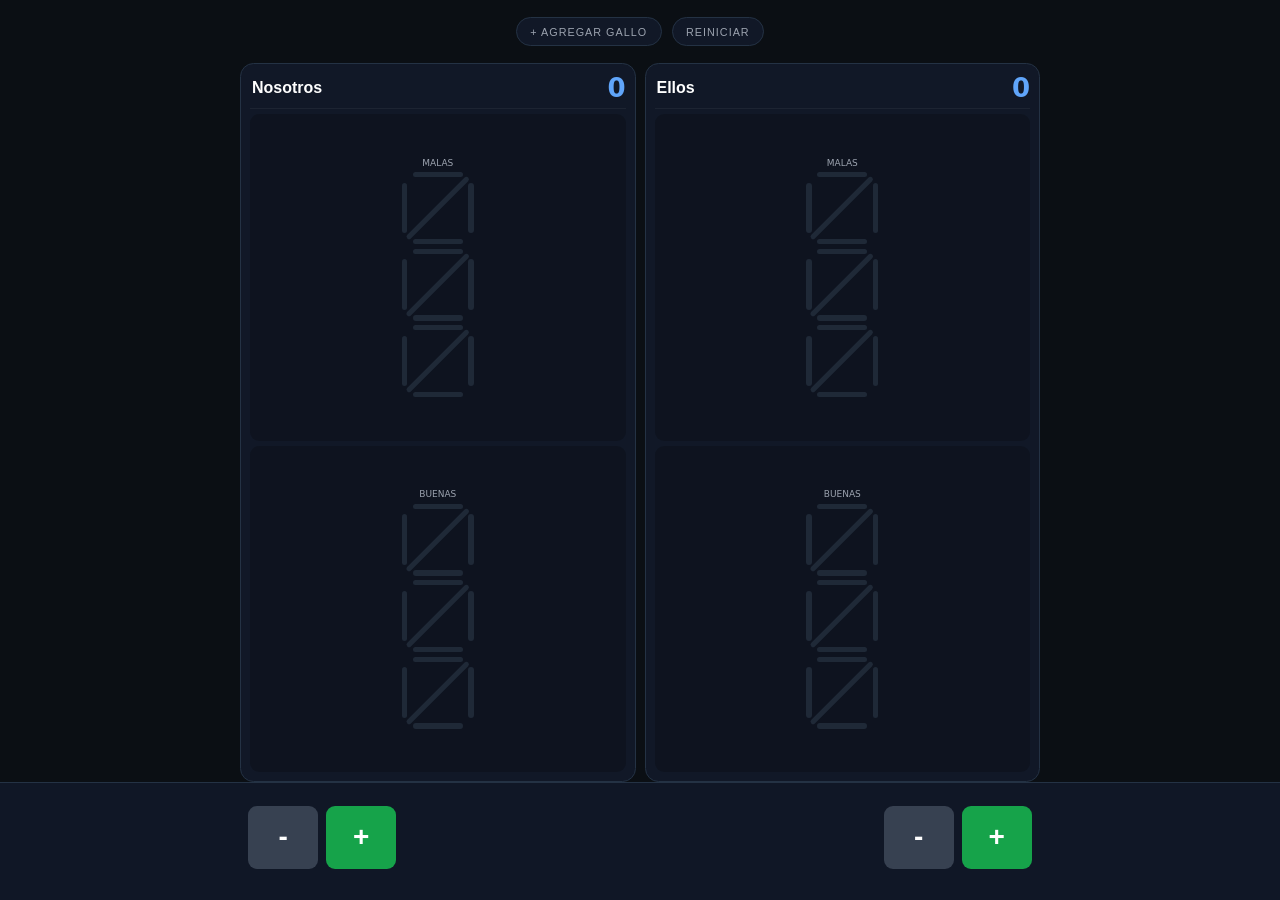
==== truquero.html @ 5b9d3467 "Initial commit: Anotador de Truco con diseño glassmorphism UI diseñada con estilo glassmorphism y JS" ====
<!doctype html>
<html lang="es">
<head>
  <meta charset="utf-8" />
  <meta name="viewport" content="width=device-width, initial-scale=1, maximum-scale=1, user-scalable=0, viewport-fit=cover"/>
  <title>Anotador Truco Pro</title>
  <style>
    :root{
      --bg:#0b0f14;
      --card:#111827;
      --border:#243244;
      --muted:#9ca3af;
      --active-color:#60a5fa; /* Color único para todos los segmentos */
      --off:#1f2937;
      --cell: 9.5vh; 
      --seg-w: 0.7vh;
      --font: ui-sans-serif, system-ui, -apple-system, sans-serif;
    }

    html, body {
      height: 100dvh;
      overflow: hidden;
      position: fixed;
      width: 100%;
      margin: 0;
      background: var(--bg);
    }

    body {
      font-family: var(--font);
      color: #e5e7eb;
      display: flex;
      flex-direction: column;
    }

    .top-actions {
      height: 7vh;
      display: flex;
      justify-content: center;
      align-items: center;
      gap: 10px;
      flex-shrink: 0;
    }
    .btn-top {
      background: var(--card);
      border: 1px solid var(--border);
      color: var(--muted);
      font-size: clamp(9px, 1.2vh, 11px);
      padding: 0.8vh 1.5vh;
      border-radius: 20px;
      cursor: pointer;
      text-transform: uppercase;
      letter-spacing: 1px;
    }

    .board {
      flex: 1;
      display: grid;
      grid-template-columns: repeat(2, 1fr);
      gap: 1vh;
      padding: 0 1vh;
      max-width: 1200px;
      margin: 0 auto;
      width: 100%;
      min-height: 0; 
    }
    .board.gallo { grid-template-columns: repeat(3, 1fr); gap: 0.5vh; }

    .team {
      background: var(--card);
      border: 1px solid var(--border);
      border-radius: 1.5vh;
      padding: 1vh;
      display: flex;
      flex-direction: column;
      justify-content: space-between;
      min-height: 0;
    }

    .header-row {
      display: flex;
      align-items: center;
      justify-content: space-between;
      gap: 5px;
      padding-bottom: 5px;
      border-bottom: 1px solid rgba(255,255,255,0.05);
      flex-shrink: 0;
    }

    .name {
      font-size: clamp(12px, 2vh, 16px);
      font-weight: 700;
      background: transparent;
      border: none;
      color: #fff;
      text-align: left;
      width: 65%;
    }

    .total-display {
      font-size: clamp(16px, 3vh, 26px);
      font-weight: 900;
      color: var(--active-color);
      text-align: right;
    }

    .section {
      background: rgba(0,0,0,0.2);
      border-radius: 1vh;
      padding: 0.5vh;
      flex: 1;
      display: flex;
      flex-direction: column;
      justify-content: center;
      min-height: 0;
      margin-top: 5px;
    }
    .section-label {
      font-size: clamp(7px, 1vh, 9px);
      text-transform: uppercase;
      color: var(--muted);
      margin-bottom: 0.5vh;
      text-align: center;
    }

    .row {
      display: flex;
      flex-direction: column;
      align-items: center;
      gap: 0.5vh; 
    }

    .cell {
      width: var(--cell);
      height: var(--cell);
      position: relative;
      flex-shrink: 1;
    }
    .seg {
      position: absolute;
      background: var(--off);
      border-radius: 1vh;
      transition: background 0.1s, box-shadow 0.1s;
    }
    .p1 { top: 0; left: 15%; right: 15%; height: var(--seg-w); }
    .p2 { top: 15%; right: 0; bottom: 15%; width: var(--seg-w); }
    .p3 { bottom: 0; left: 15%; right: 15%; height: var(--seg-w); }
    .p4 { top: 15%; left: 0; bottom: 15%; width: var(--seg-w); }
    .p5 { 
      top: 50%; left: 50%; width: 120%; height: var(--seg-w); 
      transform: translate(-50%, -50%) rotate(-45deg); 
      z-index: 2;
    }

    .seg.on {
      background: var(--active-color);
      box-shadow: 0 0 10px var(--active-color);
    }

    .controls-bar {
      height: 12vh;
      background: rgba(17, 24, 39, 0.98);
      border-top: 1px solid var(--border);
      padding: 0 1vh;
      display: grid;
      grid-template-columns: repeat(2, 1fr);
      gap: 1vh;
      align-items: center;
      padding-bottom: max(1vh, env(safe-area-inset-bottom));
    }
    .controls-bar.gallo { grid-template-columns: repeat(3, 1fr); gap: 0.5vh; }

    .btn-group {
      display: flex;
      gap: 8px;
      justify-content: center;
      width: 100%;
    }

    .btn-action {
      flex: 1;
      height: 7vh;
      max-width: 70px;
      border: none;
      border-radius: 1vh;
      font-size: clamp(18px, 3.5vh, 28px);
      font-weight: bold;
      color: white;
      cursor: pointer;
      transition: opacity 0.1s;
    }
    .btn-action:active { opacity: 0.7; }
    .btn-plus { background: #16a34a; }
    .btn-minus { background: #374151; }

    @media (orientation: landscape) and (min-width: 1024px) {
      :root { --cell: 8vh; --seg-w: 0.6vh; }
      .board { max-width: 800px; }
    }
  </style>
</head>
<body>

  <div class="top-actions">
    <button class="btn-top" id="toggleGallo">+ Gallo</button>
    <button class="btn-top" onclick="resetAll()">Reiniciar</button>
  </div>

  <div id="board"></div>
  <div id="controls"></div>

  <script>
    const TARGET = 30;
    let teams = [{ name: 'Nosotros', score: 0 }, { name: 'Ellos', score: 0 }];

    const board = document.getElementById('board');
    const controls = document.getElementById('controls');
    const toggleGalloBtn = document.getElementById('toggleGallo');

    function render() {
      board.innerHTML = '';
      controls.innerHTML = '';
      const isGallo = teams.length === 3;
      
      board.className = isGallo ? 'board gallo' : 'board';
      controls.className = isGallo ? 'controls-bar gallo' : 'controls-bar';
      toggleGalloBtn.textContent = isGallo ? '- Quitar Gallo' : '+ Agregar Gallo';

      teams.forEach((team, index) => {
        const teamEl = document.createElement('div');
        teamEl.className = 'team';
        teamEl.innerHTML = `
          <div class="header-row">
            <input class="name" value="${team.name}" onchange="teams[${index}].name = this.value">
            <div class="total-display">${team.score}</div>
          </div>
          <div class="section">
            <div class="section-label">Malas</div>
            <div class="row">${renderPoints(team.score, 0)}</div>
          </div>
          <div class="section">
            <div class="section-label">Buenas</div>
            <div class="row">${renderPoints(team.score, 15)}</div>
          </div>
        `;
        board.appendChild(teamEl);

        const group = document.createElement('div');
        group.className = 'btn-group';
        group.innerHTML = `
          <button class="btn-action btn-minus" onclick="addPoints(${index}, -1)">-</button>
          <button class="btn-action btn-plus" onclick="addPoints(${index}, 1)">+</button>
        `;
        controls.appendChild(group);
      });
    }

    function renderPoints(totalScore, offset) {
      let pointsInSection = Math.max(0, Math.min(15, totalScore - offset));
      let html = '';
      for(let i=0; i<3; i++) {
        let cellPoints = Math.max(0, Math.min(5, pointsInSection - (i * 5)));
        html += `<div class="cell">
          ${[1,2,3,4,5].map(p => `<div class="seg p${p} ${p <= cellPoints ? 'on' : ''}"></div>`).join('')}
        </div>`;
      }
      return html;
    }

    function addPoints(index, val) {
      teams[index].score = Math.max(0, Math.min(TARGET, teams[index].score + val));
      render();
    }

    function resetAll() {
      if(confirm('¿Reiniciar puntos?')) {
        teams.forEach(t => t.score = 0);
        render();
      }
    }

    toggleGalloBtn.onclick = () => {
      if(teams.length === 2) teams.push({ name: 'Gallo', score: 0 });
      else teams.pop();
      render();
    };

    render();
  </script>
</body>
</html>
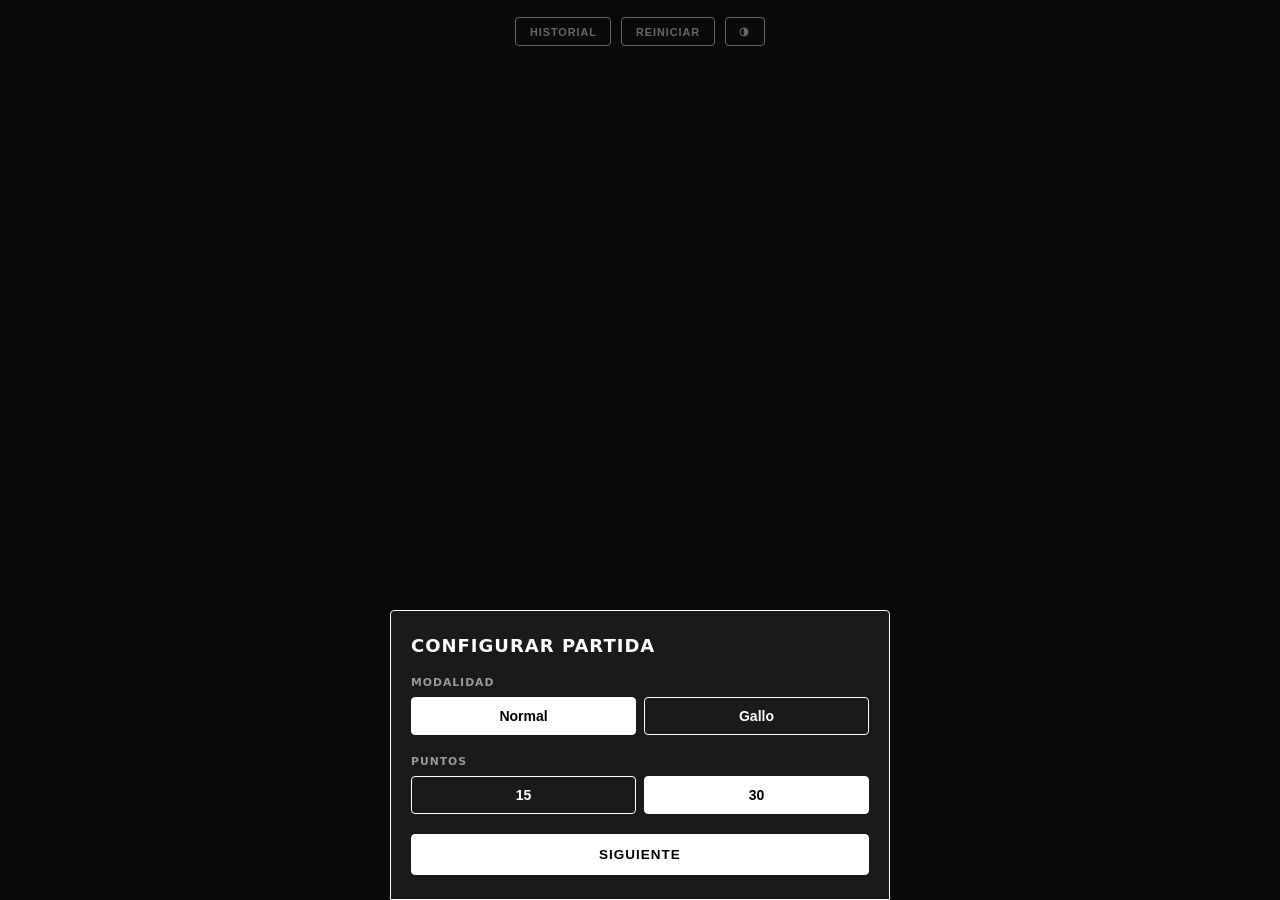
==== commit a01f53dd: "commit inicial: Anotador de truco Argentino" ====
--- a/truquero.html
+++ b/truquero.html
@@ -3,289 +3,1475 @@
 <head>
   <meta charset="utf-8" />
   <meta name="viewport" content="width=device-width, initial-scale=1, maximum-scale=1, user-scalable=0, viewport-fit=cover"/>
-  <title>Anotador Truco Pro</title>
+  <title>🗡️🥇~ Truquero ~🪾🍷</title>
+  <link rel="icon" href="data:image/svg+xml,<svg xmlns='http://www.w3.org/2000/svg' viewBox='0 0 100 100'><text y='.9em' font-size='90'>🗡️</text></svg>">
+  <link rel="apple-touch-icon" href="data:image/svg+xml,<svg xmlns='http://www.w3.org/2000/svg' viewBox='0 0 192 192'><rect width='192' height='192' fill='%231a1a1a'/><g stroke='%23ffffff' stroke-width='3' fill='none'><rect x='30' y='30' width='40' height='40'/><rect x='76' y='30' width='40' height='40'/><rect x='122' y='30' width='40' height='40'/><rect x='30' y='76' width='40' height='40'/><rect x='76' y='76' width='40' height='40'/><rect x='122' y='76' width='40' height='40'/><line x1='30' y1='30' x2='70' y2='70'/><line x1='76' y1='30' x2='116' y2='70'/><line x1='122' y1='30' x2='162' y2='70'/><line x1='30' y1='76' x2='70' y2='116'/><line x1='76' y1='76' x2='116' y2='116'/><line x1='122' y1='76' x2='162' y2='116'/></g></svg>">
   <style>
-    :root{
-      --bg:#0b0f14;
-      --card:#111827;
-      --border:#243244;
-      --muted:#9ca3af;
-      --active-color:#60a5fa; /* Color único para todos los segmentos */
-      --off:#1f2937;
-      --cell: 9.5vh; 
-      --seg-w: 0.7vh;
-      --font: ui-sans-serif, system-ui, -apple-system, sans-serif;
-    }
-
-    html, body {
-      height: 100dvh;
-      overflow: hidden;
-      position: fixed;
-      width: 100%;
-      margin: 0;
-      background: var(--bg);
-    }
-
-    body {
-      font-family: var(--font);
-      color: #e5e7eb;
-      display: flex;
-      flex-direction: column;
-    }
-
-    .top-actions {
-      height: 7vh;
-      display: flex;
-      justify-content: center;
-      align-items: center;
-      gap: 10px;
-      flex-shrink: 0;
-    }
-    .btn-top {
-      background: var(--card);
-      border: 1px solid var(--border);
-      color: var(--muted);
-      font-size: clamp(9px, 1.2vh, 11px);
-      padding: 0.8vh 1.5vh;
-      border-radius: 20px;
-      cursor: pointer;
-      text-transform: uppercase;
-      letter-spacing: 1px;
-    }
-
-    .board {
-      flex: 1;
-      display: grid;
-      grid-template-columns: repeat(2, 1fr);
-      gap: 1vh;
-      padding: 0 1vh;
-      max-width: 1200px;
-      margin: 0 auto;
-      width: 100%;
-      min-height: 0; 
-    }
-    .board.gallo { grid-template-columns: repeat(3, 1fr); gap: 0.5vh; }
-
-    .team {
-      background: var(--card);
-      border: 1px solid var(--border);
-      border-radius: 1.5vh;
-      padding: 1vh;
-      display: flex;
-      flex-direction: column;
-      justify-content: space-between;
-      min-height: 0;
-    }
-
-    .header-row {
-      display: flex;
-      align-items: center;
-      justify-content: space-between;
-      gap: 5px;
-      padding-bottom: 5px;
-      border-bottom: 1px solid rgba(255,255,255,0.05);
-      flex-shrink: 0;
-    }
-
-    .name {
-      font-size: clamp(12px, 2vh, 16px);
-      font-weight: 700;
-      background: transparent;
-      border: none;
-      color: #fff;
-      text-align: left;
-      width: 65%;
-    }
-
-    .total-display {
-      font-size: clamp(16px, 3vh, 26px);
-      font-weight: 900;
-      color: var(--active-color);
-      text-align: right;
-    }
-
-    .section {
-      background: rgba(0,0,0,0.2);
-      border-radius: 1vh;
-      padding: 0.5vh;
-      flex: 1;
-      display: flex;
-      flex-direction: column;
-      justify-content: center;
-      min-height: 0;
-      margin-top: 5px;
-    }
-    .section-label {
-      font-size: clamp(7px, 1vh, 9px);
-      text-transform: uppercase;
-      color: var(--muted);
-      margin-bottom: 0.5vh;
-      text-align: center;
-    }
-
-    .row {
-      display: flex;
-      flex-direction: column;
-      align-items: center;
-      gap: 0.5vh; 
-    }
-
-    .cell {
-      width: var(--cell);
-      height: var(--cell);
-      position: relative;
-      flex-shrink: 1;
-    }
-    .seg {
-      position: absolute;
-      background: var(--off);
-      border-radius: 1vh;
-      transition: background 0.1s, box-shadow 0.1s;
-    }
-    .p1 { top: 0; left: 15%; right: 15%; height: var(--seg-w); }
-    .p2 { top: 15%; right: 0; bottom: 15%; width: var(--seg-w); }
-    .p3 { bottom: 0; left: 15%; right: 15%; height: var(--seg-w); }
-    .p4 { top: 15%; left: 0; bottom: 15%; width: var(--seg-w); }
-    .p5 { 
-      top: 50%; left: 50%; width: 120%; height: var(--seg-w); 
-      transform: translate(-50%, -50%) rotate(-45deg); 
-      z-index: 2;
-    }
-
-    .seg.on {
-      background: var(--active-color);
-      box-shadow: 0 0 10px var(--active-color);
-    }
-
-    .controls-bar {
-      height: 12vh;
-      background: rgba(17, 24, 39, 0.98);
-      border-top: 1px solid var(--border);
-      padding: 0 1vh;
-      display: grid;
-      grid-template-columns: repeat(2, 1fr);
-      gap: 1vh;
-      align-items: center;
-      padding-bottom: max(1vh, env(safe-area-inset-bottom));
-    }
-    .controls-bar.gallo { grid-template-columns: repeat(3, 1fr); gap: 0.5vh; }
-
-    .btn-group {
-      display: flex;
-      gap: 8px;
-      justify-content: center;
-      width: 100%;
-    }
-
-    .btn-action {
-      flex: 1;
-      height: 7vh;
-      max-width: 70px;
-      border: none;
-      border-radius: 1vh;
-      font-size: clamp(18px, 3.5vh, 28px);
-      font-weight: bold;
-      color: white;
-      cursor: pointer;
-      transition: opacity 0.1s;
-    }
-    .btn-action:active { opacity: 0.7; }
-    .btn-plus { background: #16a34a; }
-    .btn-minus { background: #374151; }
-
-    @media (orientation: landscape) and (min-width: 1024px) {
-      :root { --cell: 8vh; --seg-w: 0.6vh; }
-      .board { max-width: 800px; }
-    }
+:root {
+  --bg: #1a1a1a;
+  --bg-card: #1a1a1a;
+  --border: #ffffff;
+  --text: #ffffff;
+  --text-muted: #999999;
+  --seg-off: #333333;
+  --seg-on: #ffffff;
+  --btn-bg: #ffffff;
+  --btn-text: #000000;
+  --cell: 7.5vh;
+  --seg-w: 0.7vh;
+  --font: ui-sans-serif, system-ui, -apple-system, sans-serif;
+  --radius: 4px;
+  --radius-sm: 2px;
+}
+body.light {
+  --bg: #FFFFFF;
+  --bg-card: #FFFFFF;
+  --border: #000000;
+  --text: #000000;
+  --text-muted: #666666;
+  --seg-off: #E5E5E5;
+  --seg-on: #000000;
+  --btn-bg: #000000;
+  --btn-text: #FFFFFF;
+}
+*, *::before, *::after { box-sizing: border-box; }
+html, body {
+  height: 100dvh;
+  overflow: hidden;
+  position: fixed;
+  width: 100%;
+  margin: 0;
+  touch-action: manipulation;
+}
+body {
+  font-family: var(--font);
+  color: var(--text);
+  display: flex;
+  flex-direction: column;
+  background: var(--bg);
+}
+.bottom-actions {
+  height: 7vh;
+  display: flex;
+  justify-content: center;
+  align-items: center;
+  gap: 10px;
+  flex-shrink: 0;
+  position: relative;
+  z-index: 1;
+  padding-bottom: env(safe-area-inset-bottom);
+  max-width: 900px;
+  width: 100%;
+  margin: 0 auto;
+}
+.menu-button {
+  background: var(--bg);
+  border: 1px solid var(--border);
+  color: var(--text);
+  font-size: clamp(9px, 1.2vh, 11px);
+  padding: 0.8vh 1.5vh;
+  border-radius: var(--radius);
+  cursor: pointer;
+  text-transform: uppercase;
+  letter-spacing: 1px;
+  font-weight: 600;
+  white-space: nowrap;
+  transition: background 0.2s, color 0.2s;
+}
+.menu-button:active {
+  background: var(--border);
+  color: var(--btn-text);
+}
+.menu-modal {
+  display: flex;
+  flex-direction: column;
+  gap: 4px;
+}
+.menu-item {
+  background: var(--bg);
+  border: 1px solid var(--border);
+  color: var(--text);
+  font-size: clamp(9px, 1.2vh, 11px);
+  padding: 12px 16px;
+  cursor: pointer;
+  text-transform: uppercase;
+  letter-spacing: 1px;
+  font-weight: 600;
+  text-align: left;
+  border-radius: var(--radius);
+  transition: background 0.15s, color 0.15s;
+}
+.menu-item:active {
+  background: var(--border);
+  color: var(--btn-text);
+}
+.btn-top {
+  background: var(--bg);
+  border: 1px solid var(--border);
+  color: var(--text);
+  font-size: clamp(9px, 1.2vh, 11px);
+  padding: 0.8vh 1.5vh;
+  border-radius: var(--radius);
+  cursor: pointer;
+  text-transform: uppercase;
+  letter-spacing: 1px;
+  font-weight: 600;
+  white-space: nowrap;
+  transition: background 0.2s, color 0.2s;
+}
+.btn-top:active {
+  background: var(--border);
+  color: var(--btn-text);
+}
+.board {
+  flex: 1;
+  display: grid;
+  grid-template-columns: repeat(2, 1fr);
+  max-width: 424px;
+  margin: 0 auto;
+  gap: 8px;
+  padding: 8px;
+  width: 100%;
+  min-height: 0;
+  position: relative;
+  z-index: 1;
+}
+.board.gallo {
+  grid-template-columns: 2fr 1fr;
+  max-width: 496px;
+}
+.dupla-card {
+  background: var(--bg-card);
+  border: 1px solid var(--border);
+  border-radius: var(--radius);
+  padding: 12px;
+  display: flex;
+  flex-direction: column;
+  justify-content: space-between;
+  min-height: 0;
+  position: relative;
+}
+.dupla-players {
+  display: flex;
+  flex: 1;
+  min-height: 0;
+}
+.dupla-divider {
+  width: 1px;
+  background: var(--border);
+  flex-shrink: 0;
+  margin: 0 8px;
+  align-self: stretch;
+}
+.dupla-player {
+  flex: 1;
+  display: flex;
+  flex-direction: column;
+  justify-content: space-between;
+  min-height: 0;
+}
+.team {
+  background: var(--bg-card);
+  border: 1px solid var(--border);
+  border-radius: var(--radius);
+  padding: 12px;
+  display: flex;
+  flex-direction: column;
+  justify-content: space-between;
+  min-height: 0;
+  transition: box-shadow 0.2s;
+  position: relative;
+}
+.team::before, .team::after { display: none; }
+.header-row {
+  display: flex;
+  align-items: center;
+  justify-content: space-between;
+  gap: 5px;
+  padding-bottom: 8px;
+  border-bottom: 1px solid var(--border);
+  flex-shrink: 0;
+  margin-bottom: 8px;
+}
+.name {
+  font-size: clamp(12px, 2vh, 16px);
+  font-weight: 700;
+  background: transparent;
+  border: none;
+  border-bottom: 1px solid transparent;
+  color: var(--text);
+  text-align: left;
+  width: 65%;
+  padding: 2px 0;
+  transition: border-color 0.2s;
+  font-family: var(--font);
+}
+.name:focus {
+  outline: none;
+  border-bottom-color: var(--border);
+}
+.total-display {
+  font-size: clamp(16px, 3vh, 26px);
+  font-weight: 900;
+  color: var(--text);
+  text-align: right;
+}
+.bump { animation: bump 0.2s ease; }
+@keyframes bump { 50% { transform: scale(1.25); } }
+.section {
+  background: transparent;
+  border: none;
+  border-radius: 0;
+  padding: 4px 0;
+  flex: 1;
+  display: flex;
+  flex-direction: column;
+  justify-content: center;
+  min-height: 0;
+  margin-top: 0;
+}
+.section-label {
+  font-size: clamp(7px, 1vh, 9px);
+  text-transform: uppercase;
+  color: var(--text-muted);
+  margin-bottom: 8px;
+  text-align: center;
+  letter-spacing: 0.5px;
+  font-weight: 600;
+}
+.row {
+  display: flex;
+  flex-direction: column;
+  align-items: center;
+  gap: 6px;
+}
+.cell {
+  width: var(--cell);
+  height: var(--cell);
+  position: relative;
+  flex-shrink: 1;
+}
+.seg {
+  position: absolute;
+  background: var(--seg-off);
+  border-radius: var(--radius-sm);
+  transition: background 0.2s ease;
+}
+.p1 { top: 0; left: 15%; right: 15%; height: var(--seg-w); }
+.p2 { top: 15%; right: 0; bottom: 15%; width: var(--seg-w); }
+.p3 { bottom: 0; left: 15%; right: 15%; height: var(--seg-w); }
+.p4 { top: 15%; left: 0; bottom: 15%; width: var(--seg-w); }
+.p5 {
+  top: 50%; left: 50%; width: 120%; height: var(--seg-w);
+  transform: translate(-50%, -50%) rotate(-45deg);
+  z-index: 2;
+}
+.section-malas {
+  border-bottom: 1px solid var(--border);
+  margin-bottom: 4px;
+  padding-bottom: 4px;
+}
+.section-malas .seg.on { background: var(--seg-on); }
+.section-buenas .seg.on { background: var(--seg-on); }
+.section-single .seg.on { background: var(--seg-on); }
+#controls { display: none; }
+.controls-bar {
+  height: 15vh;
+  background: var(--bg);
+  border-top: 1px solid var(--border);
+  padding: 8px;
+  display: grid;
+  grid-template-columns: repeat(2, 1fr);
+  gap: 8px;
+  align-items: center;
+  justify-items: center;
+  padding-bottom: max(8px, env(safe-area-inset-bottom));
+  position: relative;
+  z-index: 1;
+}
+.controls-bar.gallo { grid-template-columns: repeat(3, 1fr); gap: 8px; }
+.team-controls {
+  display: flex;
+  gap: 6px;
+  justify-content: center;
+  align-items: center;
+  width: 100%;
+  margin-top: 8px;
+  padding-top: 8px;
+  border-top: 1px solid var(--border);
+}
+.btn-group {
+  display: flex;
+  gap: 6px;
+  justify-content: center;
+  align-items: center;
+  width: 100%;
+  height: 100%;
+}
+.btn-action {
+  aspect-ratio: 1/1;
+  width: 36px;
+  height: 36px;
+  max-width: 44px;
+  max-height: 44px;
+  border: 1px solid var(--border);
+  border-radius: var(--radius);
+  font-size: clamp(12px, 1.8vh, 16px);
+  font-weight: bold;
+  color: var(--btn-text);
+  background: var(--btn-bg);
+  cursor: pointer;
+  touch-action: manipulation;
+  transition: transform 0.15s, opacity 0.15s;
+}
+.btn-action:active { transform: scale(0.95); opacity: 0.8; }
+.btn-plus, .btn-minus { background: var(--btn-bg); color: var(--btn-text); }
+@media (max-width: 600px) {
+  .board.gallo {
+    --cell: 6.5vh;
+    --seg-w: 0.5vh;
+    gap: 4px;
+    padding: 4px;
+  }
+  .board.gallo .team,
+  .board.gallo .dupla-card { padding: 6px; }
+  .board.gallo .dupla-divider { margin: 0 4px; }
+  .board.gallo .btn-action { width: 32px; height: 32px; font-size: 14px; }
+  .board.gallo .name { font-size: clamp(9px, 1.4vh, 12px); }
+  .board.gallo .total-display { font-size: clamp(13px, 2.2vh, 18px); }
+  .board.gallo .row { gap: 3px; }
+  .board.gallo .section-label { margin-bottom: 3px; }
+  .board.gallo .header-row { padding-bottom: 4px; margin-bottom: 4px; }
+  .board.gallo .team-controls { margin-top: 4px; padding-top: 4px; gap: 4px; }
+  .board.gallo .mano-label { margin-bottom: 4px; }
+}
+.modal-overlay {
+  position: fixed;
+  inset: 0;
+  background: rgba(0, 0, 0, 0.6);
+  display: flex;
+  align-items: flex-end;
+  justify-content: center;
+  z-index: 100;
+  padding: 0;
+}
+.modal-overlay.hidden { display: none; }
+.modal-sheet {
+  background: var(--bg);
+  border: 1px solid var(--border);
+  border-radius: var(--radius) var(--radius) 0 0;
+  padding: 24px 20px;
+  width: 100%;
+  max-width: 500px;
+  padding-bottom: max(24px, env(safe-area-inset-bottom));
+}
+.modal-sheet--tall {
+  max-height: 80dvh;
+  display: flex;
+  flex-direction: column;
+  overflow: hidden;
+}
+.modal-header {
+  display: flex;
+  align-items: center;
+  justify-content: space-between;
+  margin-bottom: 16px;
+  flex-shrink: 0;
+}
+.modal-title {
+  font-size: clamp(14px, 2vh, 18px);
+  font-weight: 700;
+  color: var(--text);
+  text-transform: uppercase;
+  letter-spacing: 1px;
+}
+.modal-close {
+  background: none;
+  border: none;
+  color: var(--text-muted);
+  font-size: 16px;
+  cursor: pointer;
+  padding: 4px;
+  line-height: 1;
+}
+.modal-actions { display: flex; gap: 8px; margin-top: 20px; }
+.modal-btn-primary,
+.modal-btn-secondary {
+  flex: 1;
+  padding: 12px;
+  border-radius: var(--radius);
+  font-size: clamp(11px, 1.5vh, 14px);
+  font-weight: 700;
+  text-transform: uppercase;
+  letter-spacing: 1px;
+  cursor: pointer;
+  border: 1px solid var(--border);
+}
+.modal-btn-primary { background: var(--btn-bg); color: var(--btn-text); }
+.modal-btn-secondary { background: var(--bg); color: var(--text); }
+.setup-size-label {
+  font-size: clamp(9px, 1.2vh, 11px);
+  text-transform: uppercase;
+  letter-spacing: 1px;
+  color: var(--text-muted);
+  margin-bottom: 8px;
+  font-weight: 600;
+}
+.size-selector { display: flex; gap: 8px; margin-bottom: 20px; }
+.size-btn {
+  flex: 1;
+  padding: 10px;
+  border: 1px solid var(--border);
+  border-radius: var(--radius);
+  background: var(--bg);
+  color: var(--text);
+  font-size: 14px;
+  font-weight: 700;
+  cursor: pointer;
+  transition: background 0.15s, color 0.15s;
+}
+.size-btn.active { background: var(--btn-bg); color: var(--btn-text); }
+.initial-btn {
+  flex: 1;
+  padding: 10px;
+  border: 1px solid var(--border);
+  border-radius: var(--radius);
+  background: var(--bg);
+  color: var(--text);
+  font-size: 14px;
+  font-weight: 700;
+  cursor: pointer;
+  transition: background 0.15s, color 0.15s;
+  pointer-events: auto;
+  position: relative;
+  z-index: 10;
+}
+.initial-btn.active { background: var(--btn-bg); color: var(--btn-text); }
+.team-section { margin-bottom: 16px; }
+.team-section-label {
+  font-size: clamp(9px, 1.2vh, 11px);
+  text-transform: uppercase;
+  letter-spacing: 1px;
+  color: var(--text-muted);
+  margin-bottom: 8px;
+  font-weight: 600;
+}
+.team-inputs { display: flex; flex-direction: column; gap: 6px; }
+.player-input {
+  width: 100%;
+  background: var(--bg);
+  border: 1px solid var(--border);
+  border-radius: var(--radius);
+  color: var(--text);
+  font-size: 14px;
+  padding: 10px 12px;
+  font-family: var(--font);
+  outline: none;
+  transition: border-color 0.15s;
+}
+.player-input:focus { border-color: var(--text); }
+.player-input.input-error { border-color: #e55; }
+.winner-content { text-align: center; padding: 8px 0 4px; }
+.winner-label {
+  font-size: clamp(9px, 1.2vh, 11px);
+  text-transform: uppercase;
+  letter-spacing: 2px;
+  color: var(--text-muted);
+  margin-bottom: 8px;
+  font-weight: 600;
+}
+.winner-name-display {
+  font-size: clamp(22px, 4vh, 36px);
+  font-weight: 900;
+  color: var(--text);
+  margin-bottom: 6px;
+  line-height: 1.1;
+}
+.winner-score-display {
+  font-size: clamp(13px, 2vh, 18px);
+  color: var(--text-muted);
+  font-weight: 600;
+}
+.history-content { overflow-y: auto; flex: 1; min-height: 0; padding-bottom: 8px; }
+.history-empty { text-align: center; color: var(--text-muted); font-size: 14px; padding: 40px 20px; }
+.history-section-title {
+  font-size: clamp(9px, 1.2vh, 11px);
+  text-transform: uppercase;
+  letter-spacing: 1px;
+  color: var(--text-muted);
+  font-weight: 600;
+  margin: 20px 0 10px;
+  padding-bottom: 6px;
+  border-bottom: 1px solid var(--border);
+}
+.history-stats { display: flex; flex-direction: column; gap: 8px; }
+.stat-row {
+  display: flex;
+  align-items: baseline;
+  gap: 8px;
+  padding: 6px 0;
+  border-bottom: 1px solid var(--seg-off);
+}
+.stat-name {
+  flex: 1;
+  font-size: 14px;
+  font-weight: 700;
+  color: var(--text);
+  min-width: 0;
+  overflow: hidden;
+  text-overflow: ellipsis;
+  white-space: nowrap;
+}
+.stat-record { font-size: 13px; color: var(--text-muted); font-weight: 600; white-space: nowrap; }
+.stat-rate { font-size: 13px; color: var(--text); font-weight: 700; white-space: nowrap; min-width: 40px; text-align: right; }
+.stat-streak { font-size: 11px; color: var(--text-muted); white-space: nowrap; }
+.history-games { display: flex; flex-direction: column; gap: 6px; }
+.history-load-more {
+  width: 100%;
+  margin-top: 12px;
+  padding: 10px;
+  background: var(--bg);
+  border: 1px solid var(--border);
+  border-radius: var(--radius);
+  color: var(--text-muted);
+  font-size: clamp(9px, 1.2vh, 11px);
+  font-weight: 600;
+  text-transform: uppercase;
+  letter-spacing: 1px;
+  cursor: pointer;
+  font-family: var(--font);
+}
+.history-load-more:active { background: var(--border); color: var(--btn-text); }
+.game-row {
+  display: grid;
+  grid-template-columns: 1fr auto;
+  align-items: center;
+  gap: 6px;
+  padding: 8px 0;
+  border-bottom: 1px solid var(--seg-off);
+}
+.game-date {
+  grid-column: 1 / -1;
+  font-size: 10px;
+  color: var(--text-muted);
+  text-transform: uppercase;
+  letter-spacing: 0.5px;
+  margin-bottom: 2px;
+}
+.game-winner { font-size: 13px; font-weight: 700; color: var(--text); text-align: right; }
+.game-vs { font-size: 11px; color: var(--text-muted); text-align: center; font-weight: 600; }
+.game-loser { font-size: 13px; color: var(--text-muted); text-align: left; }
+.game-score { font-size: 11px; color: var(--text-muted); text-align: center; }
+@media (max-width: 480px) {
+  .bottom-actions { gap: 5px; padding-left: 6px; padding-right: 6px; }
+  .btn-top { flex: 1; padding: 0.8vh 0; font-size: 9px; letter-spacing: 0.3px; }
+}
+@media (orientation: landscape) and (max-width: 1023px) {
+  :root { --cell: 13vh; --seg-w: 0.9vh; }
+  .board { max-width: 440px; gap: 6px; padding: 6px; }
+  .board.gallo { max-width: 496px; }
+  .section .row { flex-direction: row; justify-content: center; gap: 4px; }
+  .section-label { margin-bottom: 4px; }
+  .section-malas { margin-bottom: 4px; padding-bottom: 4px; }
+  .btn-action { width: 36px; height: 36px; font-size: 18px; }
+  .team-controls { margin-top: 4px; padding-top: 4px; }
+  .bottom-actions { height: 6vh; max-width: 496px; }
+  .bottom-actions .btn-top { flex: 1; padding: 0.6vh 0.8vh; font-size: 12px; }
+}
+@media (orientation: landscape) and (min-width: 1024px) {
+  :root { --cell: 8vh; --seg-w: 0.6vh; }
+  .board { max-width: 424px; }
+  .board.gallo { max-width: 496px; }
+  .bottom-actions { max-width: 800px; }
+}
   </style>
 </head>
 <body>
 
-  <div class="top-actions">
-    <button class="btn-top" id="toggleGallo">+ Gallo</button>
-    <button class="btn-top" onclick="resetAll()">Reiniciar</button>
-  </div>
-
   <div id="board"></div>
   <div id="controls"></div>
 
+  <div class="bottom-actions">
+    <button class="btn-top" id="historyBtn" aria-label="Ver historial">Historial</button>
+    <button class="btn-top" id="siguienteMano" style="display:none" aria-label="Siguiente mano">Sig. Mano</button>
+    <button class="btn-top" id="resetBtn" aria-label="Reiniciar partida">Reiniciar</button>
+    <button class="btn-top" id="toggleDarkMode" aria-label="Cambiar tema claro/oscuro">◑</button>
+  </div>
+
+  <!-- Menu modal -->
+  <div id="menuModal" class="modal-overlay hidden">
+    <div class="modal-sheet">
+      <div class="menu-modal">
+      </div>
+    </div>
+  </div>
+
+  <!-- Initial config modal -->
+  <div id="initialModal" class="modal-overlay">
+    <div class="modal-sheet">
+      <div class="modal-title" style="margin-bottom:20px">Configurar Partida</div>
+
+      <div class="team-section">
+        <div class="team-section-label">Modalidad</div>
+        <div class="size-selector">
+          <button class="initial-btn active" onclick="selectInitialMode('dupla', this)">Normal</button>
+          <button class="initial-btn" onclick="selectInitialMode('gallo', this)">Gallo</button>
+        </div>
+      </div>
+
+      <div class="team-section">
+        <div class="team-section-label">Puntos</div>
+        <div class="size-selector">
+          <button class="initial-btn" onclick="selectInitialPoints(15, this)">15</button>
+          <button class="initial-btn active" onclick="selectInitialPoints(30, this)">30</button>
+        </div>
+      </div>
+
+      <div class="modal-actions">
+        <button class="modal-btn-primary" onclick="startGame()">Siguiente</button>
+      </div>
+    </div>
+  </div>
+
+  <!-- Setup modal -->
+  <div id="setupModal" class="modal-overlay hidden">
+    <div class="modal-sheet">
+      <div class="modal-title" style="margin-bottom:16px">Jugar por puntos</div>
+      <div class="setup-size-label">Jugadores por equipo</div>
+      <div class="size-selector">
+        <button class="size-btn active" data-size="1">1</button>
+        <button class="size-btn" data-size="2">2</button>
+        <button class="size-btn" data-size="3">3</button>
+      </div>
+      <div class="team-section">
+        <div class="team-section-label">Equipo 1</div>
+        <div id="team1Inputs" class="team-inputs"></div>
+      </div>
+      <div class="team-section">
+        <div class="team-section-label">Equipo 2</div>
+        <div id="team2Inputs" class="team-inputs"></div>
+      </div>
+      <div class="modal-actions">
+        <button class="modal-btn-secondary" id="cancelSetup">Atrás</button>
+        <button class="modal-btn-primary" id="confirmSetup">Jugar</button>
+      </div>
+    </div>
+  </div>
+
+  <!-- Winner overlay -->
+  <div id="winnerOverlay" class="modal-overlay hidden">
+    <div class="modal-sheet">
+      <div class="winner-content">
+        <div class="winner-label" id="winnerLabel">Ganaron</div>
+        <div class="winner-name-display" id="winnerName"></div>
+        <div class="winner-score-display" id="winnerScore"></div>
+      </div>
+      <div class="modal-actions">
+        <button class="modal-btn-secondary" id="skipSaveBtn">No guardar</button>
+        <button class="modal-btn-primary" id="saveGameBtn">Guardar</button>
+      </div>
+    </div>
+  </div>
+
+  <!-- History overlay -->
+  <div id="historyOverlay" class="modal-overlay hidden">
+    <div class="modal-sheet modal-sheet--tall">
+      <div class="modal-header">
+        <div class="modal-title">Historial</div>
+        <button class="modal-close" id="closeHistory" aria-label="Cerrar historial">✕</button>
+      </div>
+      <div id="historyContent" class="history-content"></div>
+    </div>
+  </div>
+
+  <!-- Confirm reset modal -->
+  <div id="confirmModal" class="modal-overlay hidden">
+    <div class="modal-sheet">
+      <div class="modal-title" style="margin-bottom:12px">Reiniciar</div>
+      <p style="color:var(--text-muted);font-size:14px;margin:0 0 4px">¿Reiniciar los puntos?</p>
+      <div class="modal-actions">
+        <button class="modal-btn-secondary" id="confirmModalCancel">Cancelar</button>
+        <button class="modal-btn-primary" id="confirmModalOk">Reiniciar</button>
+      </div>
+    </div>
+  </div>
+
   <script>
-    const TARGET = 30;
-    let teams = [{ name: 'Nosotros', score: 0 }, { name: 'Ellos', score: 0 }];
-
-    const board = document.getElementById('board');
-    const controls = document.getElementById('controls');
-    const toggleGalloBtn = document.getElementById('toggleGallo');
-
-    function render() {
-      board.innerHTML = '';
-      controls.innerHTML = '';
-      const isGallo = teams.length === 3;
-      
-      board.className = isGallo ? 'board gallo' : 'board';
-      controls.className = isGallo ? 'controls-bar gallo' : 'controls-bar';
-      toggleGalloBtn.textContent = isGallo ? '- Quitar Gallo' : '+ Agregar Gallo';
-
-      teams.forEach((team, index) => {
-        const teamEl = document.createElement('div');
-        teamEl.className = 'team';
-        teamEl.innerHTML = `
-          <div class="header-row">
-            <input class="name" value="${team.name}" onchange="teams[${index}].name = this.value">
-            <div class="total-display">${team.score}</div>
-          </div>
-          <div class="section">
-            <div class="section-label">Malas</div>
-            <div class="row">${renderPoints(team.score, 0)}</div>
-          </div>
-          <div class="section">
-            <div class="section-label">Buenas</div>
-            <div class="row">${renderPoints(team.score, 15)}</div>
-          </div>
-        `;
-        board.appendChild(teamEl);
-
-        const group = document.createElement('div');
-        group.className = 'btn-group';
-        group.innerHTML = `
-          <button class="btn-action btn-minus" onclick="addPoints(${index}, -1)">-</button>
-          <button class="btn-action btn-plus" onclick="addPoints(${index}, 1)">+</button>
-        `;
-        controls.appendChild(group);
-      });
-    }
-
-    function renderPoints(totalScore, offset) {
-      let pointsInSection = Math.max(0, Math.min(15, totalScore - offset));
-      let html = '';
-      for(let i=0; i<3; i++) {
-        let cellPoints = Math.max(0, Math.min(5, pointsInSection - (i * 5)));
-        html += `<div class="cell">
-          ${[1,2,3,4,5].map(p => `<div class="seg p${p} ${p <= cellPoints ? 'on' : ''}"></div>`).join('')}
-        </div>`;
-      }
-      return html;
-    }
-
-    function addPoints(index, val) {
-      teams[index].score = Math.max(0, Math.min(TARGET, teams[index].score + val));
-      render();
-    }
-
-    function resetAll() {
-      if(confirm('¿Reiniciar puntos?')) {
-        teams.forEach(t => t.score = 0);
-        render();
+// === CONSTANTS ===
+const POINTS_PER_CELL    = 5;
+const CELLS_PER_SECTION  = 3;
+const SEGMENTS_PER_SECTION = POINTS_PER_CELL * CELLS_PER_SECTION; // 15
+const GALLO_ROTATION     = [2, 0, 1];
+const MAX_HISTORY_PAGE   = 20;
+const UNDO_LIMIT         = 10;
+const DEFAULT_NAMES      = ['Nosotros', 'Ellos'];
+
+// === STATE ===
+const state = {
+  teams: [
+    { name: DEFAULT_NAMES[0], score: 0 },
+    { name: DEFAULT_NAMES[1], score: 0 }
+  ],
+  TARGET: 30,
+  mano: 0
+};
+
+let rankedConfig = { active: false, teamSize: 1, teams: [[], []] };
+let gameHistory  = [];
+let undoStack    = [];
+
+// === DOM REFS ===
+const board            = document.getElementById('board');
+const controls         = document.getElementById('controls');
+const toggleGalloBtn   = document.getElementById('toggleGallo');
+const siguienteManoBtn = document.getElementById('siguienteMano');
+const resetBtn         = document.getElementById('resetBtn');
+const toggleDarkBtn    = document.getElementById('toggleDarkMode');
+const toggleTargetBtn  = document.getElementById('toggleTarget');
+const byPointsBtn      = document.getElementById('byPointsBtn');
+const historyBtn       = document.getElementById('historyBtn');
+const initialModal     = document.getElementById('initialModal');
+const setupModal       = document.getElementById('setupModal');
+const winnerOverlay    = document.getElementById('winnerOverlay');
+const historyOverlay   = document.getElementById('historyOverlay');
+const confirmModal     = document.getElementById('confirmModal');
+const menuModal        = document.getElementById('menuModal');
+
+// === ELEMENT CACHE ===
+let teamElements       = [];
+let savedGallo         = null;
+let pendingWinnerIndex = -1;
+let setupSize          = 1;
+let historyPage        = {};
+let initialMode        = 'dupla';
+let initialPoints      = 30;
+
+// === PERSISTENCE (disabled) ===
+function saveState() {}
+function loadState() {
+  try {
+    audioCtx = new (window.AudioContext || window.webkitAudioContext)();
+  } catch(e) {
+    console.warn('AudioContext no disponible:', e);
+  }
+}
+function loadHistory() {}
+function saveHistory() {}
+
+// === THEME ===
+function loadTheme() {
+  if (localStorage.getItem('lightMode') === 'true') document.body.classList.add('light');
+  updateThemeBtn();
+}
+
+function toggleTheme() {
+  document.body.classList.toggle('light');
+  localStorage.setItem('lightMode', document.body.classList.contains('light'));
+  updateThemeBtn();
+}
+
+function updateThemeBtn() {
+  toggleDarkBtn.textContent = document.body.classList.contains('light') ? '◐' : '◑';
+}
+
+// === TARGET TOGGLE ===
+function toggleTarget() {
+  state.TARGET = state.TARGET === 30 ? 15 : 30;
+  state.teams.forEach(t => { t.score = 0; });
+  undoStack = [];
+  updateTargetBtn();
+  render();
+  saveState();
+}
+
+function updateTargetBtn() {
+  if (toggleTargetBtn) {
+    const nextTarget = state.TARGET === 15 ? 30 : 15;
+    toggleTargetBtn.textContent = `${nextTarget} puntos`;
+  }
+}
+
+// === SOUND ===
+let audioCtx = null;
+
+function playTone(freq, duration, type = 'sine', gainVal = 0.3) {
+  try {
+    if (!audioCtx) audioCtx = new (window.AudioContext || window.webkitAudioContext)();
+    if (audioCtx.state === 'suspended') audioCtx.resume();
+    const osc  = audioCtx.createOscillator();
+    const gain = audioCtx.createGain();
+    osc.connect(gain);
+    gain.connect(audioCtx.destination);
+    osc.type = type;
+    osc.frequency.setValueAtTime(freq, audioCtx.currentTime);
+    gain.gain.setValueAtTime(gainVal, audioCtx.currentTime);
+    gain.gain.exponentialRampToValueAtTime(0.001, audioCtx.currentTime + duration);
+    osc.start();
+    osc.stop(audioCtx.currentTime + duration);
+  } catch(e) {
+    console.warn('Error reproduciendo sonido:', e);
+  }
+}
+
+function soundAdd()    { playTone(660, 0.12); }
+function soundRemove() { playTone(220, 0.1, 'sine', 0.2); }
+
+// === HELPERS ===
+function teamKey(players) {
+  return [...players].sort().join('+');
+}
+
+function teamLabel(players) {
+  if (!players?.length) return '';
+  if (players.length === 1) return players[0];
+  if (players.length === 2) return `${players[0]} y ${players[1]}`;
+  return `${players.slice(0, -1).join(', ')} y ${players[players.length - 1]}`;
+}
+
+function teamInitials(players) {
+  if (!players?.length) return '';
+  return players.map(p => (p.trim()[0] || '?').toUpperCase()).join('·');
+}
+
+// === GALLO PAIR ===
+function getGalloPair() {
+  const galloIdx = GALLO_ROTATION[state.mano % GALLO_ROTATION.length];
+  return { galloIdx, pairIdx: [0, 1, 2].filter(i => i !== galloIdx) };
+}
+
+// === SEGMENTS ===
+function updateSegments(segmentEls, totalScore) {
+  const numSections = segmentEls.length / SEGMENTS_PER_SECTION;
+  for (let section = 0; section < numSections; section++) {
+    const offset    = section * SEGMENTS_PER_SECTION;
+    const inSection = Math.max(0, Math.min(SEGMENTS_PER_SECTION, totalScore - offset));
+    for (let cell = 0; cell < CELLS_PER_SECTION; cell++) {
+      const cellPts = Math.max(0, Math.min(POINTS_PER_CELL, inSection - cell * POINTS_PER_CELL));
+      for (let seg = 0; seg < POINTS_PER_CELL; seg++) {
+        segmentEls[section * SEGMENTS_PER_SECTION + cell * POINTS_PER_CELL + seg]
+          .classList.toggle('on', (seg + 1) <= cellPts);
       }
     }
-
-    toggleGalloBtn.onclick = () => {
-      if(teams.length === 2) teams.push({ name: 'Gallo', score: 0 });
-      else teams.pop();
-      render();
-    };
-
+  }
+}
+
+function updateScore(index) {
+  const refs = teamElements[index]?._refs;
+  if (!refs) return;
+  const score = state.teams[index].score;
+  refs.totalDisplay.textContent = score;
+  refs.totalDisplay.setAttribute('aria-label', `Puntos: ${score}`);
+  refs.totalDisplay.classList.remove('bump');
+  void refs.totalDisplay.offsetWidth;
+  refs.totalDisplay.classList.add('bump');
+  updateSegments(refs.segments, score);
+}
+
+// === DOM BUILDING ===
+function buildSections(container) {
+  const segments = [];
+  const defs = state.TARGET === 15
+    ? [{ label: null, cls: 'section section-single' }]
+    : [
+        { label: 'Malas',  cls: 'section section-malas'  },
+        { label: 'Buenas', cls: 'section section-buenas' }
+      ];
+
+  defs.forEach(({ label, cls }) => {
+    const section = document.createElement('div');
+    section.className = cls;
+
+    if (label) {
+      const lbl = document.createElement('div');
+      lbl.className = 'section-label';
+      lbl.textContent = label;
+      section.appendChild(lbl);
+    }
+
+    const row = document.createElement('div');
+    row.className = 'row';
+    for (let cell = 0; cell < CELLS_PER_SECTION; cell++) {
+      const cellDiv = document.createElement('div');
+      cellDiv.className = 'cell';
+      for (let seg = 1; seg <= POINTS_PER_CELL; seg++) {
+        const s = document.createElement('div');
+        s.className = 'seg p' + seg;
+        cellDiv.appendChild(s);
+        segments.push(s);
+      }
+      row.appendChild(cellDiv);
+    }
+    section.appendChild(row);
+    container.appendChild(section);
+  });
+  return segments;
+}
+
+function buildScorePanel(team, index, { className, showControls }) {
+  const el = document.createElement('div');
+  el.className = className;
+
+  const headerRow = document.createElement('div');
+  headerRow.className = 'header-row';
+
+  const nameInput = document.createElement('input');
+  nameInput.className = 'name';
+  nameInput.value = team.name;
+  nameInput.setAttribute('aria-label', `Nombre del equipo ${index + 1}`);
+  nameInput.addEventListener('input', e => {
+    state.teams[index].name = e.target.value;
+    saveState();
+  });
+
+  const totalDisplay = document.createElement('div');
+  totalDisplay.className = 'total-display';
+  totalDisplay.textContent = team.score;
+  totalDisplay.setAttribute('aria-live', 'polite');
+  totalDisplay.setAttribute('aria-label', `Puntos: ${team.score}`);
+
+  headerRow.append(nameInput, totalDisplay);
+  el.appendChild(headerRow);
+
+  const segments = buildSections(el);
+
+  if (showControls) {
+    const teamControls = document.createElement('div');
+    teamControls.className = 'team-controls';
+
+    const plusBtn = document.createElement('button');
+    plusBtn.className = 'btn-action btn-plus';
+    plusBtn.textContent = '+';
+    plusBtn.setAttribute('aria-label', `Sumar punto a ${team.name}`);
+    plusBtn.addEventListener('click', () => addPoints(index, 1));
+
+    const minusBtn = document.createElement('button');
+    minusBtn.className = 'btn-action btn-minus';
+    minusBtn.textContent = '-';
+    minusBtn.setAttribute('aria-label', `Restar punto a ${team.name}`);
+    minusBtn.addEventListener('click', () => addPoints(index, -1));
+
+    teamControls.append(plusBtn, minusBtn);
+    el.appendChild(teamControls);
+  }
+
+  el._refs = { nameInput, totalDisplay, segments };
+  return el;
+}
+
+function buildTeamElement(team, index) {
+  return buildScorePanel(team, index, { className: 'team', showControls: true });
+}
+
+function buildPlayerColumn(team, index) {
+  return buildScorePanel(team, index, { className: 'dupla-player', showControls: false });
+}
+
+function buildDuplaCard(pairIdx) {
+  const card = document.createElement('div');
+  card.className = 'dupla-card';
+
+  const playersRow = document.createElement('div');
+  playersRow.className = 'dupla-players';
+
+  pairIdx.forEach((idx, i) => {
+    if (i > 0) {
+      const div = document.createElement('div');
+      div.className = 'dupla-divider';
+      playersRow.appendChild(div);
+    }
+    const col = buildPlayerColumn(state.teams[idx], idx);
+    playersRow.appendChild(col);
+    teamElements[idx] = col;
+    updateSegments(col._refs.segments, state.teams[idx].score);
+  });
+
+  card.appendChild(playersRow);
+
+  const sharedControls = document.createElement('div');
+  sharedControls.className = 'team-controls';
+
+  const plusBtn = document.createElement('button');
+  plusBtn.className = 'btn-action btn-plus';
+  plusBtn.textContent = '+';
+  plusBtn.setAttribute('aria-label', 'Sumar punto a la dupla');
+  plusBtn.addEventListener('click', () => addPointsDupla(1));
+
+  const minusBtn = document.createElement('button');
+  minusBtn.className = 'btn-action btn-minus';
+  minusBtn.textContent = '-';
+  minusBtn.setAttribute('aria-label', 'Restar punto a la dupla');
+  minusBtn.addEventListener('click', () => addPointsDupla(-1));
+
+  sharedControls.append(plusBtn, minusBtn);
+  card.appendChild(sharedControls);
+  return card;
+}
+
+function buildControlGroup(index) {
+  const group = document.createElement('div');
+  group.className = 'btn-group';
+  const minus = document.createElement('button');
+  minus.className = 'btn-action btn-minus';
+  minus.textContent = '-';
+  minus.setAttribute('aria-label', `Restar punto a ${state.teams[index].name}`);
+  minus.addEventListener('click', () => addPoints(index, -1));
+  const plus = document.createElement('button');
+  plus.className = 'btn-action btn-plus';
+  plus.textContent = '+';
+  plus.setAttribute('aria-label', `Sumar punto a ${state.teams[index].name}`);
+  plus.addEventListener('click', () => addPoints(index, 1));
+  group.append(minus, plus);
+  return group;
+}
+
+// === RENDER ===
+function render() {
+  board.innerHTML = '';
+  controls.innerHTML = '';
+  teamElements = [];
+
+  const isGallo = state.teams.length === 3;
+  if (toggleGalloBtn) toggleGalloBtn.textContent = 'Gallo';
+  if (siguienteManoBtn) siguienteManoBtn.style.display = isGallo ? '' : 'none';
+  if (byPointsBtn) byPointsBtn.style.display = isGallo ? 'none' : '';
+  if (historyBtn) historyBtn.style.display = isGallo ? 'none' : '';
+
+  if (isGallo) {
+    board.className = 'board gallo';
+    renderGalloBoard();
+  } else {
+    board.className = 'board';
+    state.teams.forEach((team, index) => {
+      const teamEl = buildTeamElement(team, index);
+      board.appendChild(teamEl);
+      teamElements[index] = teamEl;
+      controls.appendChild(buildControlGroup(index));
+      updateSegments(teamEl._refs.segments, team.score);
+    });
+  }
+}
+
+function renderGalloBoard() {
+  const { pairIdx, galloIdx } = getGalloPair();
+  board.appendChild(buildDuplaCard(pairIdx));
+
+  const galloCard = buildTeamElement(state.teams[galloIdx], galloIdx);
+  board.appendChild(galloCard);
+  teamElements[galloIdx] = galloCard;
+  updateSegments(galloCard._refs.segments, state.teams[galloIdx].score);
+}
+
+// === UNDO ===
+function pushUndo() {
+  undoStack.push(JSON.stringify({
+    teams: state.teams.map(t => ({ ...t })),
+    mano: state.mano
+  }));
+  if (undoStack.length > UNDO_LIMIT) undoStack.shift();
+}
+
+function undo() {
+  if (!undoStack.length) return;
+  const snapshot = JSON.parse(undoStack.pop());
+  if (snapshot.teams.length !== state.teams.length) { undoStack = []; return; }
+  snapshot.teams.forEach((t, i) => {
+    state.teams[i].score = t.score;
+    state.teams[i].name  = t.name;
+  });
+  state.mano = snapshot.mano;
+  state.teams.forEach((_, i) => updateScore(i));
+  saveState();
+}
+
+// === ACTIONS ===
+function addPoints(index, delta, { skipUndo = false } = {}) {
+  const team = state.teams[index];
+  const prev = team.score;
+  const next = Math.max(0, Math.min(state.TARGET, team.score + delta));
+  if (next === prev) return;
+  if (!skipUndo) pushUndo();
+  team.score = next;
+  delta > 0 ? soundAdd() : soundRemove();
+  updateScore(index);
+  saveState();
+  if (team.score === state.TARGET && state.teams.length === 2 && rankedConfig.active && state.TARGET === 30) {
+    showWinnerOverlay(index);
+  }
+}
+
+function addPointsDupla(delta) {
+  pushUndo();
+  getGalloPair().pairIdx.forEach(idx => addPoints(idx, delta, { skipUndo: true }));
+}
+
+function siguienteMano() {
+  state.mano += 1;
+  render();
+  saveState();
+}
+
+function doReset() {
+  location.reload();
+}
+
+function resetAll() {
+  confirmModal.classList.remove('hidden');
+}
+
+// === SETUP MODAL ===
+function openSetupModal() {
+  setupSize = 1;
+  refreshSizeBtns();
+  refreshPlayerInputs();
+  setupModal.classList.remove('hidden');
+}
+
+function refreshSizeBtns() {
+  document.querySelectorAll('.size-btn').forEach(btn => {
+    btn.classList.toggle('active', parseInt(btn.dataset.size) === setupSize);
+  });
+}
+
+function refreshPlayerInputs() {
+  [1, 2].forEach(teamNum => {
+    const container = document.getElementById(`team${teamNum}Inputs`);
+    container.innerHTML = '';
+    for (let i = 0; i < setupSize; i++) {
+      const input = document.createElement('input');
+      input.type        = 'text';
+      input.className   = 'player-input';
+      input.placeholder = teamNum === 1 ? 'Nosotros' : 'Ellos';
+      input.maxLength   = 15;
+      input.setAttribute('aria-label', `Nombre del jugador ${i + 1} del equipo ${teamNum}`);
+      container.appendChild(input);
+    }
+  });
+  setTimeout(() => setupModal.querySelector('.player-input')?.focus(), 50);
+}
+
+function confirmSetup() {
+  const getNames = n =>
+    [...document.querySelectorAll(`#team${n}Inputs .player-input`)]
+      .map(i => i.value.trim() || i.placeholder);
+
+  const names1 = getNames(1);
+  const names2 = getNames(2);
+
+  rankedConfig          = { active: true, teamSize: setupSize, teams: [names1, names2] };
+  state.teams[0].name   = setupSize === 1 ? teamLabel(names1) : teamInitials(names1);
+  state.teams[1].name   = setupSize === 1 ? teamLabel(names2) : teamInitials(names2);
+
+  setupModal.classList.add('hidden');
+  render();
+  saveState();
+}
+
+// === WINNER OVERLAY ===
+function showWinnerOverlay(winnerIndex) {
+  pendingWinnerIndex = winnerIndex;
+  const winner = rankedConfig.teams[winnerIndex];
+
+  document.getElementById('winnerLabel').textContent =
+    rankedConfig.teamSize === 1 ? 'Ganó' : 'Ganaron';
+  document.getElementById('winnerName').textContent  = teamLabel(winner);
+  document.getElementById('winnerScore').textContent =
+    `${state.teams[winnerIndex].score}–${state.teams[1 - winnerIndex].score}`;
+
+  winnerOverlay.classList.remove('hidden');
+}
+
+function saveGame(winnerIndex) {
+  gameHistory.unshift({
+    date:      new Date().toISOString(),
+    teamSize:  rankedConfig.teamSize,
+    teams:     rankedConfig.teams.map((players, i) => ({
+      players,
+      score: state.teams[i].score
+    })),
+    winnerKey: teamKey(rankedConfig.teams[winnerIndex])
+  });
+  saveHistory();
+}
+
+// === HISTORY VIEW ===
+function openHistory() {
+  historyPage = {};
+  renderHistoryView();
+  historyOverlay.classList.remove('hidden');
+}
+
+function renderHistoryView() {
+  const content = document.getElementById('historyContent');
+
+  if (gameHistory.length === 0) {
+    content.innerHTML = '<p class="history-empty">Todavía no hay partidas registradas.</p>';
+    return;
+  }
+
+  const byMode = {};
+  gameHistory.forEach(game => {
+    const size = game.teamSize || 1;
+    if (!byMode[size]) byMode[size] = [];
+    byMode[size].push(game);
+  });
+
+  let html = '';
+
+  [1, 2, 3].forEach(size => {
+    const games = byMode[size];
+    if (!games) return;
+
+    const modeLabel = `${size}v${size}`;
+    const page      = historyPage[size] || 1;
+    const shown     = page * MAX_HISTORY_PAGE;
+
+    const stats = {};
+    games.forEach(game => {
+      game.teams.forEach(team => {
+        const key = teamKey(team.players);
+        if (!stats[key]) stats[key] = { label: teamLabel(team.players), wins: 0, games: 0 };
+        stats[key].games++;
+        if (key === game.winnerKey) stats[key].wins++;
+      });
+    });
+
+    Object.keys(stats).forEach(key => {
+      let streak = 0;
+      for (const game of games) {
+        if (!game.teams.some(t => teamKey(t.players) === key)) continue;
+        if (game.winnerKey === key) streak++;
+        else break;
+      }
+      stats[key].streak  = streak;
+      stats[key].winRate = stats[key].games
+        ? Math.round(stats[key].wins / stats[key].games * 100) : 0;
+    });
+
+    const sorted = Object.values(stats).sort((a, b) => b.wins - a.wins || b.winRate - a.winRate);
+
+    html += `<div class="history-section-title">${modeLabel} — Estadísticas</div>`;
+    html += '<div class="history-stats">';
+    sorted.forEach(s => {
+      const streak = s.streak >= 2
+        ? `<span class="stat-streak">${s.streak} seguidas</span>` : '';
+      html += `
+        <div class="stat-row">
+          <span class="stat-name">${s.label}</span>
+          <span class="stat-record">${s.wins}G&nbsp;${s.games - s.wins}P</span>
+          <span class="stat-rate">${s.winRate}%</span>
+          ${streak}
+        </div>`;
+    });
+    html += '</div>';
+
+    html += `<div class="history-section-title" style="margin-top:16px">${modeLabel} — Partidas</div>`;
+    html += '<div class="history-games">';
+    games.slice(0, shown).forEach(game => {
+      const d       = new Date(game.date);
+      const dateStr = `${d.getDate()}/${d.getMonth() + 1} ${String(d.getHours()).padStart(2,'0')}:${String(d.getMinutes()).padStart(2,'0')}`;
+      const winner  = game.teams.find(t => teamKey(t.players) === game.winnerKey);
+      const loser   = game.teams.find(t => teamKey(t.players) !== game.winnerKey);
+      html += `
+        <div class="game-row">
+          <span class="game-date">${dateStr}</span>
+          <span class="game-result">
+            <span class="game-winner">${teamLabel(winner?.players)}</span>
+            <span class="game-vs"> vs </span>
+            <span class="game-loser">${teamLabel(loser?.players)}</span>
+          </span>
+          <span class="game-score">${winner?.score ?? 0}–${loser?.score ?? 0}</span>
+        </div>`;
+    });
+
+    if (games.length > shown) {
+      html += `<button class="history-load-more" data-mode="${size}">Ver más (${games.length - shown} restantes)</button>`;
+    }
+
+    html += '</div>';
+  });
+
+  content.innerHTML = html;
+
+  content.querySelectorAll('.history-load-more').forEach(btn => {
+    btn.addEventListener('click', () => {
+      const mode = parseInt(btn.dataset.mode);
+      historyPage[mode] = (historyPage[mode] || 1) + 1;
+      renderHistoryView();
+    });
+  });
+}
+
+// === KEYBOARD SHORTCUTS ===
+document.addEventListener('keydown', e => {
+  if (e.target.tagName === 'INPUT') return;
+  if ([setupModal, winnerOverlay, confirmModal, menuModal].some(m => !m.classList.contains('hidden'))) return;
+
+  const isGallo = state.teams.length === 3;
+
+  switch(e.key) {
+    case 'ArrowLeft':
+      e.preventDefault();
+      if (isGallo) {
+        e.shiftKey ? addPointsDupla(-1) : addPointsDupla(1);
+      } else {
+        e.shiftKey ? addPoints(0, -1) : addPoints(0, 1);
+      }
+      break;
+    case 'ArrowRight':
+      e.preventDefault();
+      if (isGallo) {
+        const { galloIdx } = getGalloPair();
+        e.shiftKey ? addPoints(galloIdx, -1) : addPoints(galloIdx, 1);
+      } else {
+        e.shiftKey ? addPoints(1, -1) : addPoints(1, 1);
+      }
+      break;
+    case 'z':
+    case 'Z':
+      if (e.ctrlKey || e.metaKey) {
+        e.preventDefault();
+        undo();
+      }
+      break;
+  }
+});
+
+// === EVENT LISTENERS ===
+if (toggleGalloBtn) {
+  toggleGalloBtn.addEventListener('click', () => {
+    if (state.teams.length === 2) {
+      state.teams.push(savedGallo || { name: 'Gallo', score: 0 });
+      savedGallo = null;
+      state.mano = 0;
+    } else {
+      savedGallo = state.teams.pop();
+    }
+    undoStack = [];
     render();
+    saveState();
+  });
+}
+
+if (siguienteManoBtn) siguienteManoBtn.addEventListener('click', siguienteMano);
+if (resetBtn) resetBtn.addEventListener('click', resetAll);
+if (toggleDarkBtn) toggleDarkBtn.addEventListener('click', toggleTheme);
+if (toggleTargetBtn) toggleTargetBtn.addEventListener('click', toggleTarget);
+if (byPointsBtn) byPointsBtn.addEventListener('click', openSetupModal);
+if (historyBtn) historyBtn.addEventListener('click', openHistory);
+
+document.querySelectorAll('.size-btn').forEach(btn => {
+  btn.addEventListener('click', () => {
+    setupSize = parseInt(btn.dataset.size);
+    refreshSizeBtns();
+    refreshPlayerInputs();
+  });
+});
+
+document.getElementById('confirmSetup').addEventListener('click', confirmSetup);
+document.getElementById('cancelSetup').addEventListener('click', () => {
+  setupModal.classList.add('hidden');
+  initialModal.classList.remove('hidden');
+});
+
+document.addEventListener('input', e => {
+  if (e.target.classList.contains('player-input')) e.target.classList.remove('input-error');
+});
+
+document.getElementById('saveGameBtn').addEventListener('click', () => {
+  if (pendingWinnerIndex >= 0) {
+    saveGame(pendingWinnerIndex);
+    pendingWinnerIndex = -1;
+  }
+  winnerOverlay.classList.add('hidden');
+  state.teams.forEach((t, i) => { t.score = 0; t.name = DEFAULT_NAMES[i] ?? `Equipo ${i + 1}`; });
+  rankedConfig = { active: false, teamSize: 1, teams: [[], []] };
+  render();
+  saveState();
+});
+
+document.getElementById('skipSaveBtn').addEventListener('click', () => {
+  pendingWinnerIndex = -1;
+  winnerOverlay.classList.add('hidden');
+});
+
+document.getElementById('closeHistory').addEventListener('click', () => {
+  historyOverlay.classList.add('hidden');
+});
+
+document.getElementById('confirmModalOk').addEventListener('click', () => {
+  confirmModal.classList.add('hidden');
+  doReset();
+});
+document.getElementById('confirmModalCancel').addEventListener('click', () => {
+  confirmModal.classList.add('hidden');
+});
+
+[setupModal, winnerOverlay, historyOverlay, confirmModal, menuModal].forEach(modal => {
+  modal.addEventListener('click', e => {
+    if (e.target === modal) {
+      if (modal === winnerOverlay) pendingWinnerIndex = -1;
+      modal.classList.add('hidden');
+    }
+  });
+});
+
+// === INITIAL CONFIG MODAL ===
+function updateInitialCounter() {
+  const counter = document.getElementById('initialCounter');
+  if (counter) counter.textContent = initialPoints;
+}
+
+function selectInitialMode(mode, btn) {
+  console.log('selectInitialMode called:', mode);
+  initialMode = mode;
+  const parent = btn.parentElement;
+  parent.querySelectorAll('.initial-btn').forEach(b => {
+    b.classList.remove('active');
+  });
+  btn.classList.add('active');
+}
+
+function selectInitialPoints(points, btn) {
+  console.log('selectInitialPoints called:', points);
+  initialPoints = points;
+  updateInitialCounter();
+  const parent = btn.parentElement;
+  parent.querySelectorAll('.initial-btn').forEach(b => {
+    b.classList.remove('active');
+  });
+  btn.classList.add('active');
+}
+
+function startGame() {
+  console.log('startGame called, mode:', initialMode, 'points:', initialPoints);
+  state.TARGET = initialPoints;
+  if (initialMode === 'gallo') {
+    state.teams.push({ name: 'Gallo', score: 0 });
+  }
+  initialModal.classList.add('hidden');
+  openSetupModal();
+}
+
+// === MENU MODAL ===
+const menuToggle = document.getElementById('menuToggle');
+
+function closeMenuModal() {
+  menuModal.classList.add('hidden');
+}
+
+menuToggle.addEventListener('click', () => {
+  menuModal.classList.remove('hidden');
+});
+
+menuModal.querySelectorAll('.menu-item').forEach(item => {
+  item.addEventListener('click', closeMenuModal);
+});
+
+// === INIT ===
+loadTheme();
+loadState();
+loadHistory();
+// Initial modal is shown by default
   </script>
 </body>
-</html>+</html>
